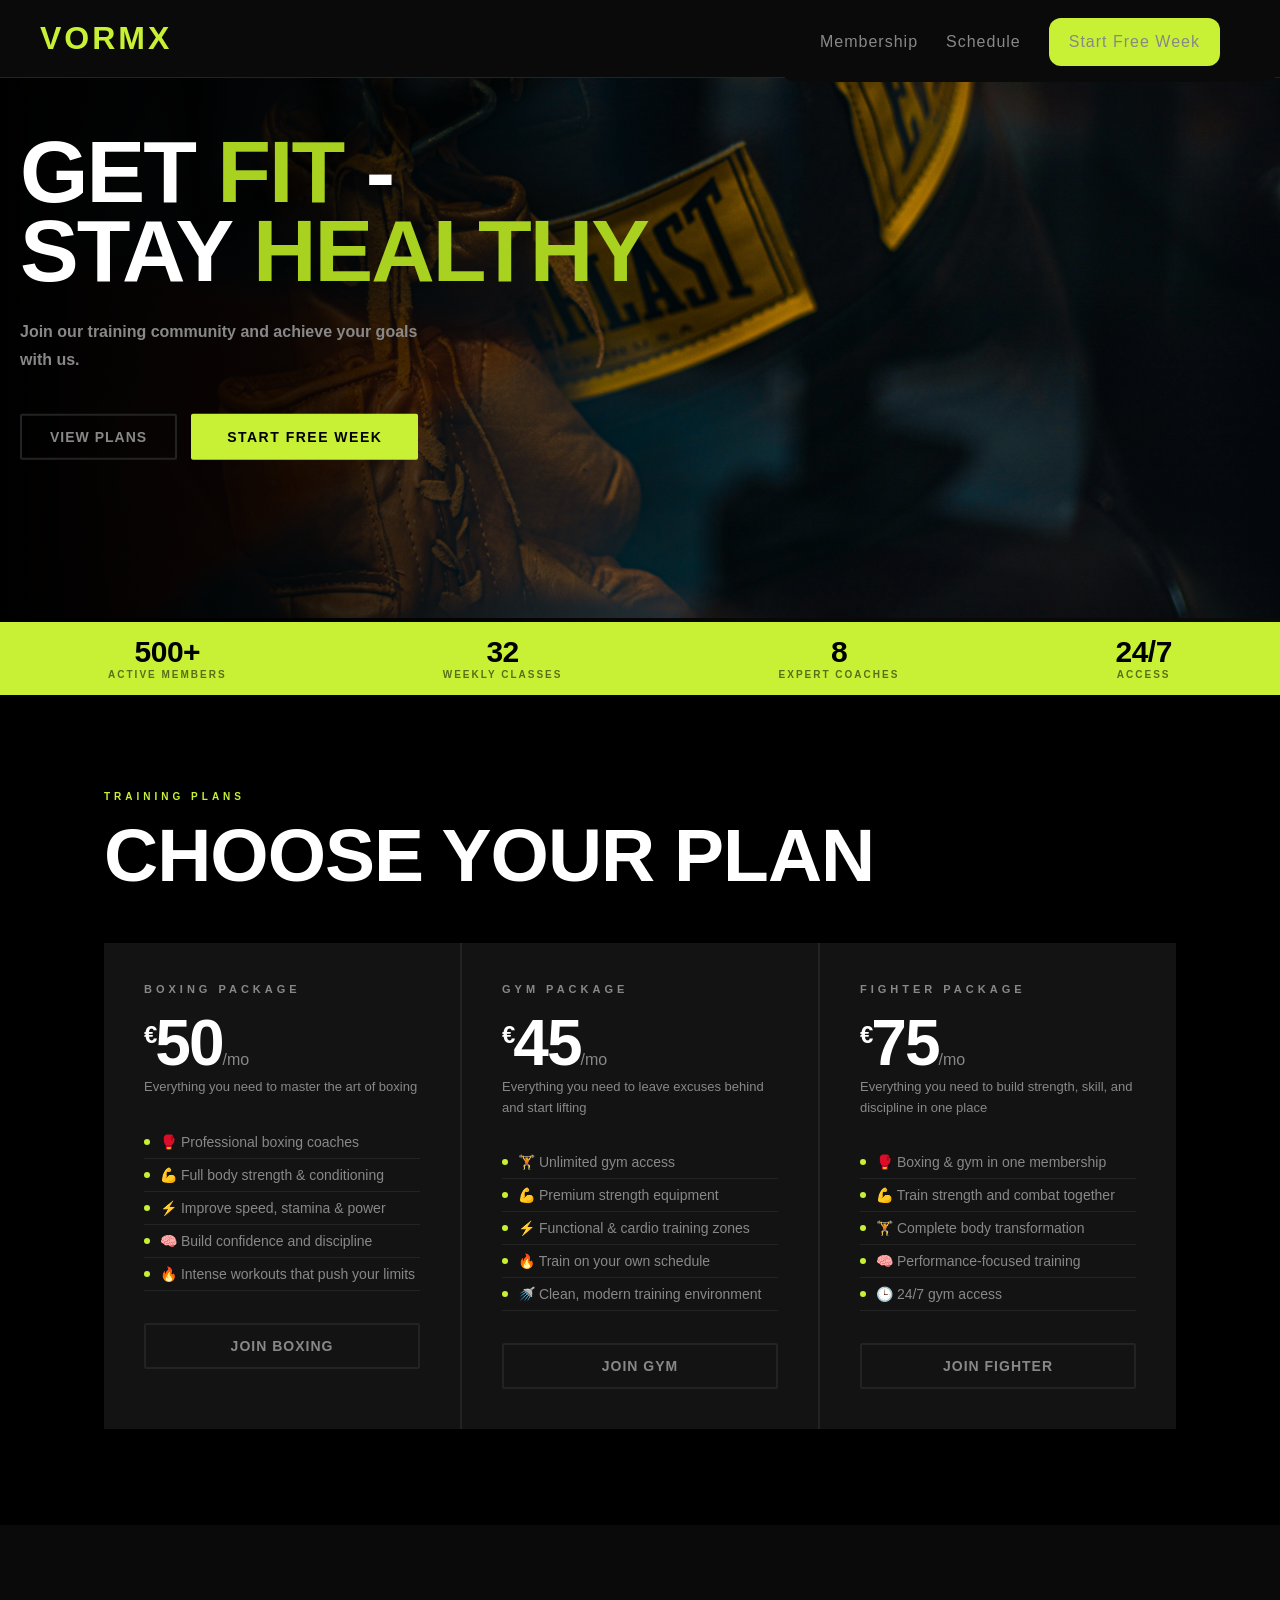
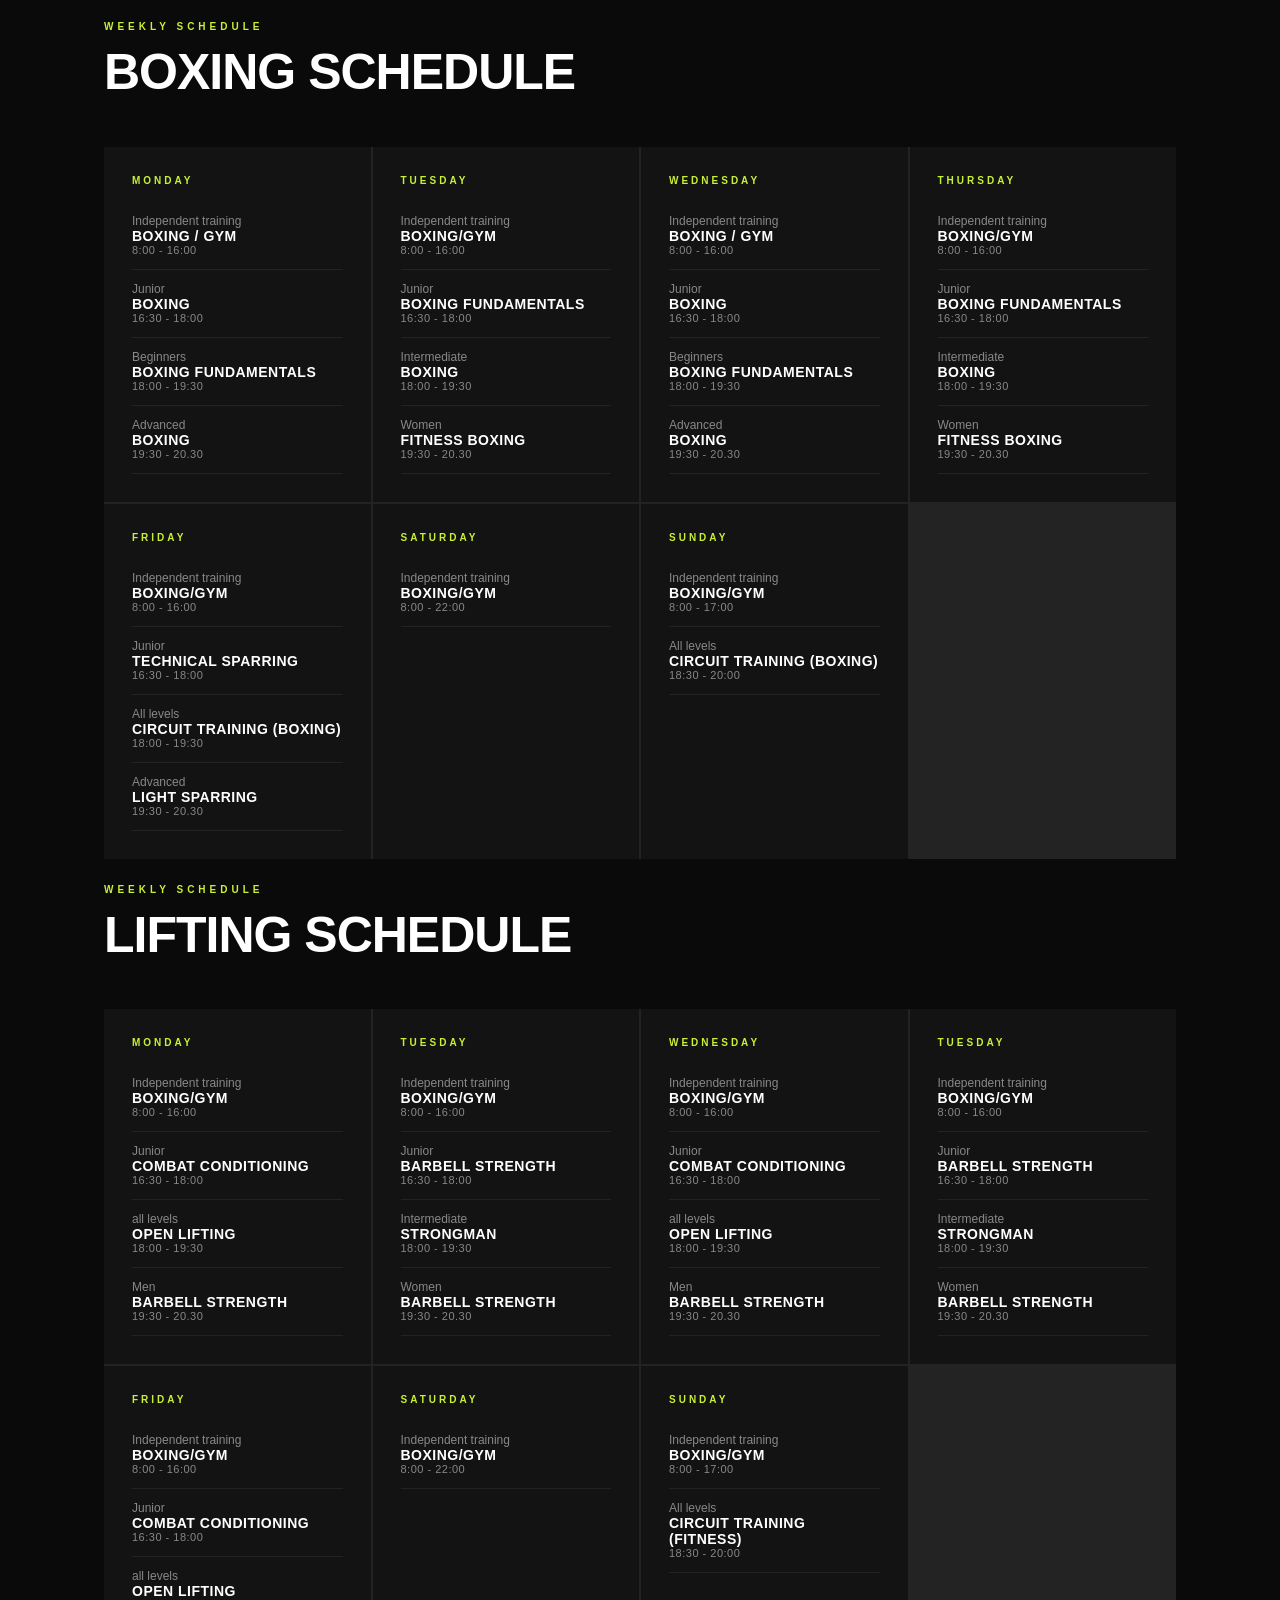
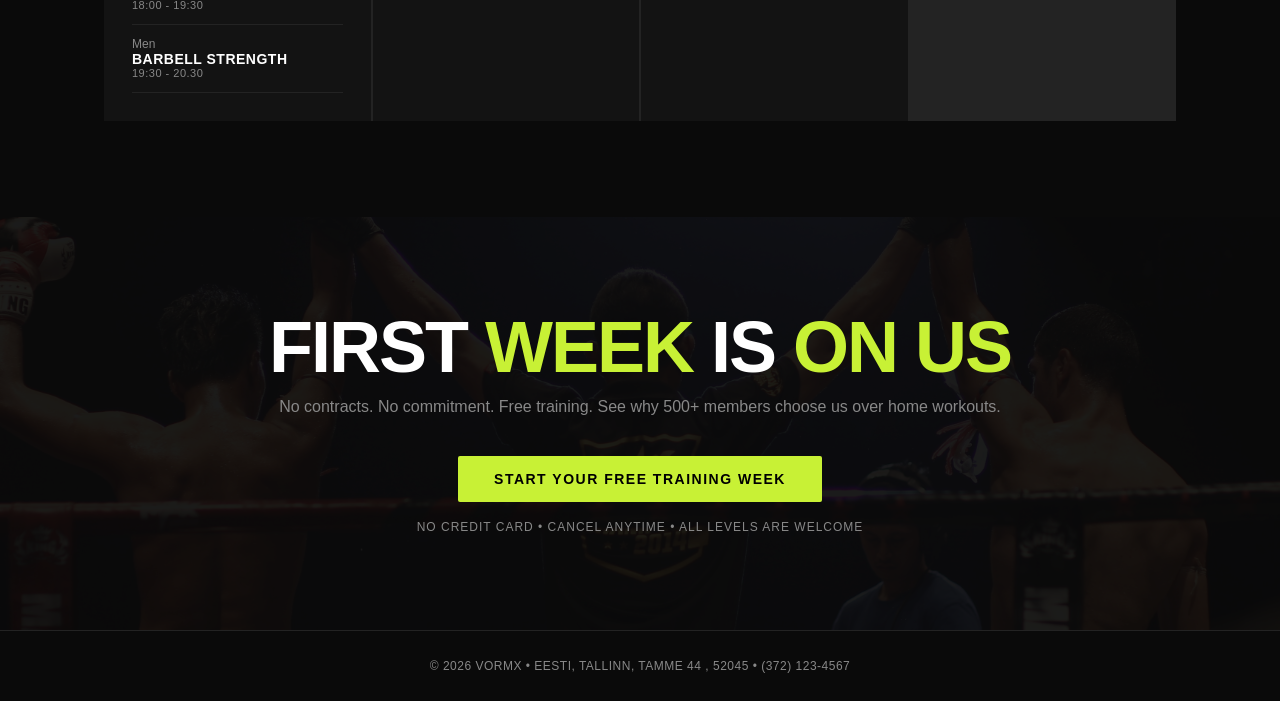
==== index.html @ bb76acf9 "first commit" ====
<!doctype html>
<html lang="en">
  <head>
    <meta charset="UTF-8" />
    <meta name="viewport" content="width=device-width, initial-scale=1.0" />
    <title>VormX</title>
    <link rel="stylesheet" href="index.css" />
  </head>
  <body>
    <header class="navbar">
      <div class="logo">
        <h1 class="title"><a href="index.html">VormX</a></h1>
      </div>
      <div class="burger">
        <div class="line"></div>
        <div class="line"></div>
        <div class="line"></div>
      </div>
        <nav class="nav-links">
            <a href="#plans">Membership</a>
            <a href="#kava">Schedule</a>
            <a href="trial.html" target="_blank" class="start">Start Free Week</a>
    </header>

    <section class="hero" id="hero">
        <div class="hero-vasak">
            <h1>Get <span class="span">Fit</span> -<br> Stay <span class="span">Healthy</span></h1>
            <p>Join our training community and achieve your goals with us.</p>
            <div class="nupud">
            <a href="#plans" class="esimenenupp">View plans</a>
            <a href="trial.html" target="_blank" class="teinenupp">Start Free week</a>
            </div>
        </div>
        
        <div class="hero-parem">
        <img src="hero.jpg" alt="Fitness Image" class="hero-image" />

        </div>
    </section>
    <section class="numbrid">
        <div class="numberbar">
            <div class="stats">
                <div class="statnum">500+</div>
                <div class="statstxt">Active members</div>
            </div>
            <div class="stats">
                <div class="statnum">32</div>
                <div class="statstxt">Weekly classes</div>
            </div>
            <div class="stats">
                <div class="statnum">8</div>
                <div class="statstxt">Expert coaches</div>
            </div>
            <div class="stats">
                <div class="statnum">24/7</div>
                <div class="statstxt">Access</div>
            </div>
        </div>
    </section>

    <section class="plans" id="plans">
        <div class="planscont">
            <div class="tiitel">training plans</div>
            <div class="sectitle">
                <h2>Choose your plan</h2>
            </div>
            <div class="plaanid">
                <div class="plaani-kaart">
             <div class="nimi">Boxing package</div>
             <div class="hind">
                <sup>€</sup>50<span class="kuu">/mo</span>
             </div>
             <div class="tutvustus">Everything you need to master the art of boxing</div> 

             <ul class="list">
                <li>🥊 Professional boxing coaches</li>
                <li>💪 Full body strength & conditioning</li>
                <li>⚡ Improve speed, stamina & power</li>
                <li>🧠 Build confidence and discipline</li>
                <li>🔥 Intense workouts that push your limits</li>
             </ul>
             <a href="trial.html" target="_blank" class="liitu">Join Boxing</a>
            </div>

             <div class="plaani-kaart">
             <div class="nimi">Gym package</div>
             <div class="hind">
                <sup>€</sup>45<span class="kuu">/mo</span>
             </div>
             <div class="tutvustus">Everything you need to leave excuses behind and start lifting</div> 

             <ul class="list">
                <li>🏋️ Unlimited gym access</li>
                <li>💪 Premium strength equipment</li>
                <li>⚡ Functional & cardio training zones</li>
                <li>🔥 Train on your own schedule</li>
                <li>🚿 Clean, modern training environment</li>
             </ul>
             <a href="trial.html" target="_blank" class="liitu">Join gym</a>
            </div>
             <div class="plaani-kaart">
             <div class="nimi">Fighter Package</div>
             <div class="hind">
                <sup>€</sup>75<span class="kuu">/mo</span>
             </div>
             <div class="tutvustus">Everything you need to build strength, skill, and discipline in one place</div> 

             <ul class="list">
                <li>🥊 Boxing & gym in one membership</li>
                <li>💪 Train strength and combat together</li>
                <li>🏋️ Complete body transformation</li>
                <li>🧠 Performance-focused training</li>
                <li>🕒 24/7 gym access</li>
             </ul>
             <a href="trial.html" target="_blank" class="liitu">Join fighter</a>
            </div>
            </div>
        </div>
    </section>


    <section class="kava" id="kava">
        <div class="cont">
            <div class="tunniplaan">Weekly Schedule</div>
            <h2 class="teineh">Boxing schedule</h2>
            <div class="ajakava">
                <div class="trennikaart">
                    <div class="päev">Monday</div>
                    <div class="kaardi-info">
                         <div class="grupp">Independent training</div>
                        <div class="trenn">Boxing / Gym</div>
                        <div class="aeg">8:00 - 16:00</div>
                    </div>
                    <div class="kaardi-info">
                         <div class="grupp">Junior</div>
                        <div class="trenn">Boxing</div>
                        <div class="aeg">16:30 - 18:00</div>
                       
                    </div>
                    <div class="kaardi-info">
                        <div class="grupp">Beginners</div>
                        <div class="trenn">Boxing Fundamentals</div>
                        <div class="aeg">18:00 - 19:30</div>
                        
                    </div>
                    <div class="kaardi-info">
                        <div class="grupp">Advanced</div>
                        <div class="trenn">Boxing</div>
                        <div class="aeg">19:30 - 20.30</div>
                        
                    </div>
                </div>

                <div class="trennikaart">
                    <div class="päev">Tuesday</div>
                    <div class="kaardi-info">
                         <div class="grupp">Independent training</div>
                        <div class="trenn">Boxing/Gym</div>
                        <div class="aeg">8:00 - 16:00</div>
                    </div>
                    <div class="kaardi-info">
                         <div class="grupp">Junior</div>
                        <div class="trenn">Boxing Fundamentals</div>
                        <div class="aeg">16:30 - 18:00</div>
                       
                    </div>
                    <div class="kaardi-info">
                        <div class="grupp">Intermediate</div>
                        <div class="trenn">Boxing</div>
                        <div class="aeg">18:00 - 19:30</div>
                        
                    </div>
                    <div class="kaardi-info">
                        <div class="grupp">Women</div>
                        <div class="trenn">Fitness boxing</div>
                        <div class="aeg">19:30 - 20.30</div>
                        
                    </div>
                </div>

                 <div class="trennikaart">
                    <div class="päev">Wednesday</div>
                    <div class="kaardi-info">
                         <div class="grupp">Independent training</div>
                        <div class="trenn">Boxing / Gym</div>
                        <div class="aeg">8:00 - 16:00</div>
                    </div>
                    <div class="kaardi-info">
                         <div class="grupp">Junior</div>
                        <div class="trenn">Boxing</div>
                        <div class="aeg">16:30 - 18:00</div>
                       
                    </div>
                    <div class="kaardi-info">
                        <div class="grupp">Beginners</div>
                        <div class="trenn">Boxing Fundamentals</div>
                        <div class="aeg">18:00 - 19:30</div>
                        
                    </div>
                    <div class="kaardi-info">
                        <div class="grupp">Advanced</div>
                        <div class="trenn">Boxing</div>
                        <div class="aeg">19:30 - 20.30</div>
                        
                    </div>
                </div>
                 <div class="trennikaart">
                    <div class="päev">Thursday</div>
                    <div class="kaardi-info">
                         <div class="grupp">Independent training</div>
                        <div class="trenn">Boxing/Gym</div>
                        <div class="aeg">8:00 - 16:00</div>
                    </div>
                    <div class="kaardi-info">
                         <div class="grupp">Junior</div>
                        <div class="trenn">Boxing Fundamentals</div>
                        <div class="aeg">16:30 - 18:00</div>
                       
                    </div>
                    <div class="kaardi-info">
                        <div class="grupp">Intermediate</div>
                        <div class="trenn">Boxing</div>
                        <div class="aeg">18:00 - 19:30</div>
                        
                    </div>
                    <div class="kaardi-info">
                        <div class="grupp">Women</div>
                        <div class="trenn">Fitness boxing</div>
                        <div class="aeg">19:30 - 20.30</div>
                        
                    </div>
                </div>

                <div class="trennikaart">
                    <div class="päev">Friday</div>
                    <div class="kaardi-info">
                         <div class="grupp">Independent training</div>
                        <div class="trenn">Boxing/Gym</div>
                        <div class="aeg">8:00 - 16:00</div>
                    </div>
                    <div class="kaardi-info">
                         <div class="grupp">Junior</div>
                        <div class="trenn">Technical sparring</div>
                        <div class="aeg">16:30 - 18:00</div>
                       
                    </div>
                    <div class="kaardi-info">
                        <div class="grupp">All levels</div>
                        <div class="trenn">Circuit training (boxing)</div>
                        <div class="aeg">18:00 - 19:30</div>
                        
                    </div>
                    <div class="kaardi-info">
                        <div class="grupp">Advanced</div>
                        <div class="trenn">Light sparring</div>
                        <div class="aeg">19:30 - 20.30</div>
                        
                    </div>
                </div>

                <div class="trennikaart">
                    <div class="päev">Saturday</div>
                    <div class="kaardi-info">
                         <div class="grupp">Independent training</div>
                        <div class="trenn">Boxing/Gym</div>
                        <div class="aeg">8:00 - 22:00</div>
                    </div>
                </div>


                <div class="trennikaart">
                    <div class="päev">Sunday</div>
                    <div class="kaardi-info">
                         <div class="grupp">Independent training</div>
                        <div class="trenn">Boxing/Gym</div>
                        <div class="aeg">8:00 - 17:00</div>
                    </div>
                    <div class="kaardi-info">
                         <div class="grupp">All levels</div>
                        <div class="trenn">Circuit training (boxing)</div>
                        <div class="aeg">18:30 - 20:00</div>
                       
                    </div>
                </div>


            </div>
        </div>


        <div class="cont">
            <div class="tunniplaan2">Weekly Schedule</div>
            <h2 class="teineh">Lifting schedule</h2>
            <div class="ajakava">
                <div class="trennikaart">
                    <div class="päev">Monday</div>
                    <div class="kaardi-info">
                         <div class="grupp">Independent training</div>
                        <div class="trenn">Boxing/Gym</div>
                        <div class="aeg">8:00 - 16:00</div>
                    </div>
                    <div class="kaardi-info">
                         <div class="grupp">Junior</div>
                        <div class="trenn">Combat Conditioning</div>
                        <div class="aeg">16:30 - 18:00</div>
                       
                    </div>
                    <div class="kaardi-info">
                        <div class="grupp">all levels</div>
                        <div class="trenn">Open Lifting</div>
                        <div class="aeg">18:00 - 19:30</div>
                        
                    </div>
                    <div class="kaardi-info">
                        <div class="grupp">Men</div>
                        <div class="trenn">Barbell Strength</div>
                        <div class="aeg">19:30 - 20.30</div>
                        
                    </div>
                </div>

                <div class="trennikaart">
                    <div class="päev">Tuesday</div>
                    <div class="kaardi-info">
                         <div class="grupp">Independent training</div>
                        <div class="trenn">Boxing/Gym</div>
                        <div class="aeg">8:00 - 16:00</div>
                    </div>
                    <div class="kaardi-info">
                         <div class="grupp">Junior</div>
                        <div class="trenn">Barbell Strength</div>
                        <div class="aeg">16:30 - 18:00</div>
                       
                    </div>
                    <div class="kaardi-info">
                        <div class="grupp">Intermediate</div>
                        <div class="trenn">Strongman</div>
                        <div class="aeg">18:00 - 19:30</div>
                        
                    </div>
                    <div class="kaardi-info">
                        <div class="grupp">Women</div>
                        <div class="trenn">Barbell Strength</div>
                        <div class="aeg">19:30 - 20.30</div>
                        
                    </div>
                </div>

                 <div class="trennikaart">
                    <div class="päev">Wednesday</div>
                    <div class="kaardi-info">
                         <div class="grupp">Independent training</div>
                        <div class="trenn">Boxing/Gym</div>
                        <div class="aeg">8:00 - 16:00</div>
                    </div>
                    <div class="kaardi-info">
                         <div class="grupp">Junior</div>
                        <div class="trenn">Combat Conditioning</div>
                        <div class="aeg">16:30 - 18:00</div>
                       
                    </div>
                    <div class="kaardi-info">
                        <div class="grupp">all levels</div>
                        <div class="trenn">Open Lifting</div>
                        <div class="aeg">18:00 - 19:30</div>
                        
                    </div>
                    <div class="kaardi-info">
                        <div class="grupp">Men</div>
                        <div class="trenn">Barbell Strength</div>
                        <div class="aeg">19:30 - 20.30</div>
                        
                    </div>
                </div>


                 <div class="trennikaart">
                    <div class="päev">Tuesday</div>
                    <div class="kaardi-info">
                         <div class="grupp">Independent training</div>
                        <div class="trenn">Boxing/Gym</div>
                        <div class="aeg">8:00 - 16:00</div>
                    </div>
                    <div class="kaardi-info">
                         <div class="grupp">Junior</div>
                        <div class="trenn">Barbell Strength</div>
                        <div class="aeg">16:30 - 18:00</div>
                       
                    </div>
                    <div class="kaardi-info">
                        <div class="grupp">Intermediate</div>
                        <div class="trenn">Strongman</div>
                        <div class="aeg">18:00 - 19:30</div>
                        
                    </div>
                    <div class="kaardi-info">
                        <div class="grupp">Women</div>
                        <div class="trenn">Barbell Strength</div>
                        <div class="aeg">19:30 - 20.30</div>
                        
                    </div>
                </div>

                <div class="trennikaart">
                    <div class="päev">Friday</div>
                    <div class="kaardi-info">
                         <div class="grupp">Independent training</div>
                        <div class="trenn">Boxing/Gym</div>
                        <div class="aeg">8:00 - 16:00</div>
                    </div>
                    <div class="kaardi-info">
                         <div class="grupp">Junior</div>
                        <div class="trenn">Combat Conditioning</div>
                        <div class="aeg">16:30 - 18:00</div>
                       
                    </div>
                    <div class="kaardi-info">
                        <div class="grupp">all levels</div>
                        <div class="trenn">Open Lifting</div>
                        <div class="aeg">18:00 - 19:30</div>
                        
                    </div>
                    <div class="kaardi-info">
                        <div class="grupp">Men</div>
                        <div class="trenn">Barbell Strength</div>
                        <div class="aeg">19:30 - 20.30</div>
                        
                    </div>
                </div>

                <div class="trennikaart">
                    <div class="päev">Saturday</div>
                    <div class="kaardi-info">
                         <div class="grupp">Independent training</div>
                        <div class="trenn">Boxing/Gym</div>
                        <div class="aeg">8:00 - 22:00</div>
                    </div>
                </div>


                <div class="trennikaart">
                    <div class="päev">Sunday</div>
                    <div class="kaardi-info">
                         <div class="grupp">Independent training</div>
                        <div class="trenn">Boxing/Gym</div>
                        <div class="aeg">8:00 - 17:00</div>
                    </div>
                    <div class="kaardi-info">
                         <div class="grupp">All levels</div>
                        <div class="trenn">Circuit training (fitness)</div>
                        <div class="aeg">18:30 - 20:00</div>
                       
                    </div>
                </div>


            </div>
        </div>
    </section>

    <section class="cta" id="cta">
        <div class="cta-txt">
            <h2>First <span>week</span> is <span>on us</span></h2>
            <p>No contracts. No commitment. Free training. See why 500+ members choose us over home workouts.</p>
            <a href="trial.html" target="_blank" class="cta-btn">Start your free training week</a>
            <div class="cta-btn-note">No credit card • Cancel anytime • All levels are welcome</div>
        </div>  
    </section>

    <footer class="footer" id="hero">
        <div class="foot">
      © 2026 Vormx • Eesti, Tallinn, Tamme 44 , 52045 • (372) 123-4567
      </div>
    </footer>

   <script>
  document.addEventListener("DOMContentLoaded", () => {
  const burger = document.querySelector(".burger");
  const nav = document.querySelector(".nav-links");

  burger.addEventListener("click", (e) => {
    e.stopPropagation();
    nav.classList.toggle("active");
  });

  nav.addEventListener("click", (e) => {
    e.stopPropagation();
  });

  document.addEventListener("click", () => {
    nav.classList.remove("active");
  });

  window.addEventListener("resize", () => {
    if (window.innerWidth > 768) {
      nav.classList.remove("active");
    }
  });
});
</script>

  </body>
</html>
---- index.css ----
:root {
  --bg: #0a0a0a;
  --card: #131313;
  --card2: #1a1a1a;
  --lime: #c8f135;
  --lime-dark: #a8d120;
  --lime-glow: rgba(200, 241, 53, 0.2);
  --white: #ffffff;
  --muted: #888;
  --border: #232323;
}

* {
  margin: 0;
  padding: 0;
  box-sizing: border-box;
  font-family: -apple-system, "Segoe UI", sans-serif;
}
html {
  scroll-behavior: smooth;
}
body {
  font-family: "Arial", sans-serif;
  background-color: var(--bg);
  color: var(--white);
}
.burger {
  display: flex;
  flex-direction: column;
  gap: 5px;
  cursor: pointer;
}
.burger .line {
  width: 35px;
  height: 5px;
  background: var(--lime-dark);
}
.navbar {
  width: 100%;
  text-align: center;
  border-bottom: 1px solid var(--border);
  display: flex;
  justify-content: space-between;
  align-items: center;
  padding: 20px;
  background-color: var(--bg);
}
.logo {
  font-size: 16px;
  font-weight: 900;
  text-decoration: none;
  text-transform: uppercase;
  letter-spacing: 3px;
  padding: 0px 20px;
}
.logo a {
  color: var(--lime);
  text-decoration: none;
}
.nav-links {
  border-radius: 16px;
  background-color: var(--bg);
  z-index: 1000;
  display: none;
  flex-direction: column;
  position: absolute;
  top: 6%;
  right: 0;
  height: 20vh;
  width: 200px;
  padding: 40px 40px;
  letter-spacing: 1px;
  align-items: center;
  gap: 28px;
}
.nav-links a {
  border-bottom: 1px solid var(--muted);
  align-items: center;
  color: var(--muted);
  text-decoration: none;
}
.nav-links.active {
  display: flex;
  flex-direction: column;
}
.start {
  background-color: var(--lime);
  padding: 15px 20px;
  border-radius: 12px;
}
.hero {
  width: 100%;
  display: flex;
  font-weight: 900;
  justify-content: space-between;
  gap: 40px;
}
.hero-vasak {
  padding: 0px;
}
.hero-vasak h1 {
  font-size: clamp(48px, 7vw, 88px);
  font-weight: 900;
  line-height: 0.9;
  text-transform: uppercase;
  letter-spacing: -2px;
  margin-bottom: 28px;
}
.hero-vasak span {
  color: var(--lime-dark);
}
.hero-vasak p {
  font-size: 16px;
  color: var(--muted);
  max-width: 400px;
  margin-bottom: 40px;
  line-height: 1.75;
}
.nupud {
  display: flex;
  gap: 14px;
  flex-wrap: wrap;
}
.esimenenupp {
  display: inline-block;
  border: 2px solid var(--border);
  color: var(--muted);
  font-weight: 700;
  font-size: 14px;
  padding: 13px 28px;
  border-radius: 2px;
  text-decoration: none;
  text-transform: uppercase;
  letter-spacing: 1px;
  transition: all 0.15s;
}
.esimenenupp:hover {
  border: 1px solid var(--lime-dark);
  color: var(--lime-dark);
}
.teinenupp {
  display: inline-block;
  background: var(--lime);
  color: #000;
  font-weight: 900;
  font-size: 14px;
  padding: 15px 36px;
  border-radius: 2px;
  text-decoration: none;
  text-transform: uppercase;
  letter-spacing: 1.5px;
  transition: all 0.15s;
  border: none;
  cursor: pointer;
}
.teinenupp:hover {
  box-shadow: 10px 20px 20px var(--lime-glow);
}
.hero {
  position: relative;
}

.hero-vasak {
  position: absolute;
  z-index: 2;
  left: 20px;
  top: 40%;
  transform: translateY(-50%);
}

.hero-parem {
  width: 100%;
}

.hero-parem img {
  width: 100%;
  height: 60vh;
  object-fit: cover;
}
.hero-parem::after {
  content: "";
  position: absolute;
  inset: 0;

  background: linear-gradient(
    to right,
    rgba(0, 0, 0, 1) 0%,
    rgba(0, 0, 0, 0.85) 25%,
    rgba(0, 0, 0, 0.2) 60%,
    rgba(0, 0, 0, 0) 100%
  );
}
.numbrid {
  width: 100%;
  margin: 0 auto;
  padding: 0 14px;
  background: var(--lime);
  padding: 15px 0;
  text-align: center;
}
.numberbar {
  display: flex;
  justify-content: space-around;
}
.stats {
  text-align: center;
}
.statnum {
  font-size: 30px;
  font-weight: 900;
  color: #000;
  line-height: 1;
  text-transform: uppercase;
  letter-spacing: -0.5px;
}
.statstxt {
  font-size: 10px;
  font-weight: 800;
  color: rgba(0, 0, 0, 0.55);
  text-transform: uppercase;
  letter-spacing: 2px;
  margin-top: 2px;
}
.plans {
  padding: 96px 0;
  background: #000;
}
.planscont {
  max-width: 1120px;
  margin: 0 auto;
  padding: 0 24px;
}
.tiitel {
  font-size: 10px;
  font-weight: 900;
  text-transform: uppercase;
  letter-spacing: 4px;
  color: var(--lime);
  margin-bottom: 14px;
}
.sectitle {
  font-size: clamp(30px, 4.5vw, 50px);
  font-weight: 900;
  text-transform: uppercase;
  letter-spacing: -1px;
  margin-bottom: 48px;
  line-height: 1.05;
}
.plaanid {
  display: grid;
  grid-template-columns: repeat(auto-fit, minmax(290px, 1fr));
  gap: 2px;
  background: var(--border);
}
.plaani-kaart {
  background: var(--card);
  padding: 40px;
  position: relative;
  transition: background 0.2s;
}
.nimi {
  font-size: 11px;
  font-weight: 900;
  text-transform: uppercase;
  letter-spacing: 4px;
  color: var(--muted);
  margin-bottom: 16px;
}
.hind {
  font-size: 64px;
  font-weight: 900;
  line-height: 1;
  margin-bottom: 2px;
  letter-spacing: -2px;
}

.hind sup {
  font-size: 24px;
  vertical-align: super;
}
.hind .kuu {
  font-size: 16px;
  font-weight: 400;
  color: var(--muted);
  letter-spacing: 0;
}
.tutvustus {
  font-size: 13px;
  color: var(--muted);
  margin-bottom: 28px;
  line-height: 1.6;
}
.list {
  list-style: none;
  margin-bottom: 32px;
}
.list li {
  padding: 8px 0;
  font-size: 14px;
  color: var(--muted);
  border-bottom: 1px solid var(--border);
  display: flex;
  align-items: center;
  gap: 10px;
}
.list li::before {
  content: "";
  width: 6px;
  height: 6px;
  background: var(--lime);
  border-radius: 50%;
  flex-shrink: 0;
}
.liitu {
  display: block;
  text-align: center;
  border: 2px solid var(--border);
  color: var(--muted);
  font-weight: 700;
  font-size: 14px;
  padding: 13px 28px;
  border-radius: 2px;
  text-decoration: none;
  text-transform: uppercase;
  letter-spacing: 1px;
  transition: all 0.15s;
}
.liitu:hover {
  border: 2px solid var(--lime-dark);
  color: var(--lime-dark);
}
.kava {
  padding: 96px 0;
}
.cont {
  max-width: 1120px;
  margin: 0 auto;
  padding: 0 24px;
}
.tunniplaan {
  font-size: 10px;
  font-weight: 900;
  text-transform: uppercase;
  letter-spacing: 4px;
  color: var(--lime);
  margin-bottom: 14px;
}
.tunniplaan2 {
  margin-top: 25px;
  font-size: 10px;
  font-weight: 900;
  text-transform: uppercase;
  letter-spacing: 4px;
  color: var(--lime);
  margin-bottom: 14px;
}
.teineh {
  font-size: clamp(30px, 4.5vw, 50px);
  font-weight: 900;
  text-transform: uppercase;
  letter-spacing: -1px;
  margin-bottom: 48px;
  line-height: 1.05;
}
.ajakava {
  display: grid;
  grid-template-columns: repeat(auto-fit, minmax(230px, 1fr));
  gap: 2px;
  background: var(--border);
}
.kaardi-info {
  padding: 10px 0;
  border-bottom: 1px solid var(--border);
}
.trennikaart {
  background: var(--card);
  padding: 28px;
}
.päev {
  font-size: 10px;
  font-weight: 900;
  text-transform: uppercase;
  letter-spacing: 3px;
  color: var(--lime);
  margin-bottom: 16px;
}
.aeg {
  font-size: 11px;
  color: var(--muted);
  margin-bottom: 3px;
  text-transform: uppercase;
  letter-spacing: 0.5px;
}
.trenn {
  font-size: 14px;
  font-weight: 800;
  text-transform: uppercase;
  letter-spacing: 0.5px;
}
.grupp {
  font-size: 12px;
  color: var(--muted);
  margin-top: 2px;
}
.cta {
  padding: 96px 0;
  position: relative;
  overflow: hidden;
}
.cta::before {
  content: "";
  position: absolute;
  inset: 0;
  background: url(bottom.jpg) center / cover;
  opacity: 0.07;
}
.cta-txt {
  position: relative;
  z-index: 2;
  text-align: center;
}
.cta-txt h2 {
  font-size: clamp(36px, 6vw, 72px);
  font-weight: 900;
  text-transform: uppercase;
  letter-spacing: -2px;
  line-height: 0.95;
  margin-bottom: 16px;
}
.cta span {
  color: var(--lime);
}
.cta p {
  font-size: 16px;
  color: var(--muted);
  margin-bottom: 40px;
}
.cta-btn {
  display: inline-block;
  background: var(--lime);
  color: #000;
  font-weight: 900;
  font-size: 14px;
  padding: 15px 36px;
  border-radius: 2px;
  text-decoration: none;
  text-transform: uppercase;
  letter-spacing: 1.5px;
  transition: all 0.15s;
  border: none;
  cursor: pointer;
}
.cta-btn-note {
  font-size: 12px;
  color: var(--muted);
  margin-top: 18px;
  text-transform: uppercase;
  letter-spacing: 1px;
}
.footer {
  padding: 28px 0;
  text-align: center;
  font-size: 12px;
  color: var(--muted);
  border-top: 1px solid var(--border);
  text-transform: uppercase;
  letter-spacing: 0.5px;
}
.foot {
  max-width: 1120px;
  margin: 0 auto;
  padding: 0 24px;
}
@media (min-width: 768px) {
  .burger {
    display: none;
  }
  .nav-links {
    background-color: transparent;
    border-radius: 16px;
    background-color: var(--bg);
    z-index: 1000;
    display: flex;
    flex-direction: row;
    top: 0.2%;
    margin: auto;
    padding: auto;
    height: 0vh;
    width: 500px;
    letter-spacing: 1px;
    align-items: center;
    gap: 28px;
  }
  .nav-links .active {
    display: none;
  }
  .nav-links a:hover {
    text-decoration: underline;
  }
  .nav-links a {
    border-bottom: none;
  }
}
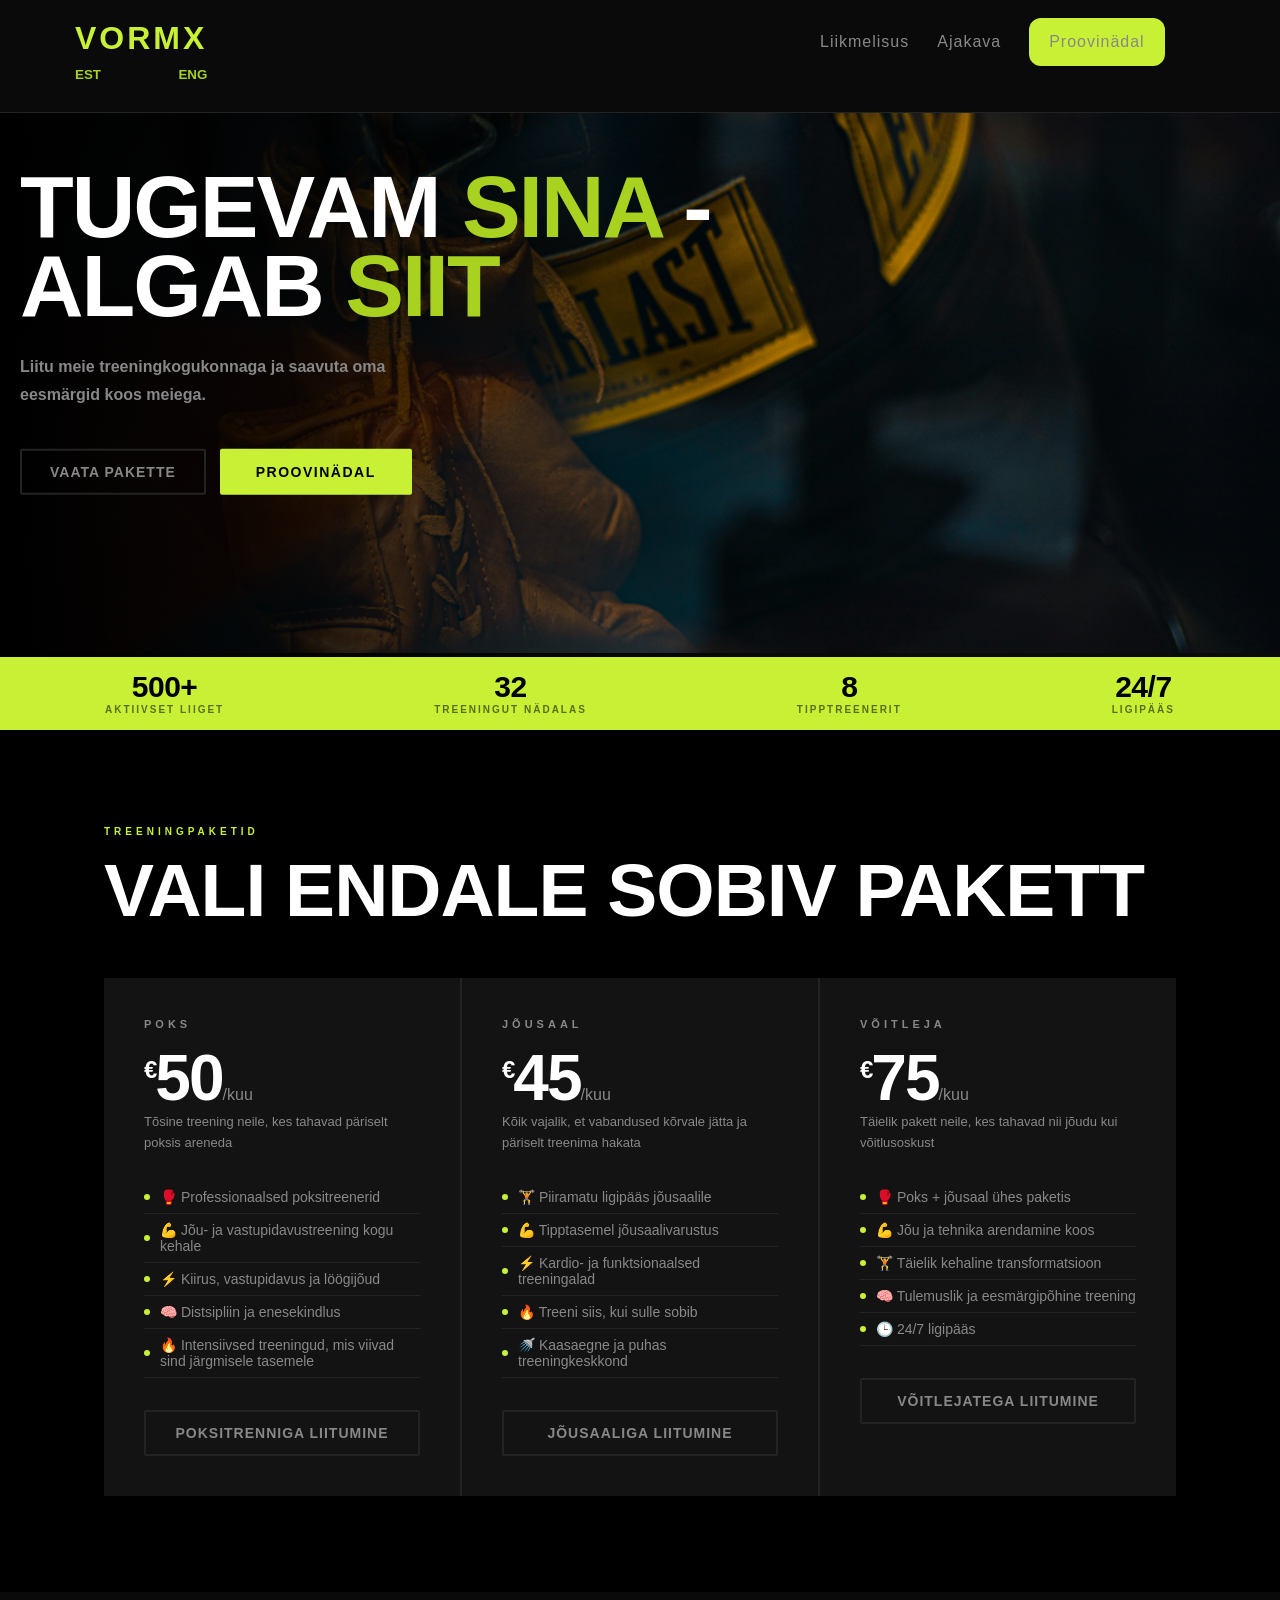
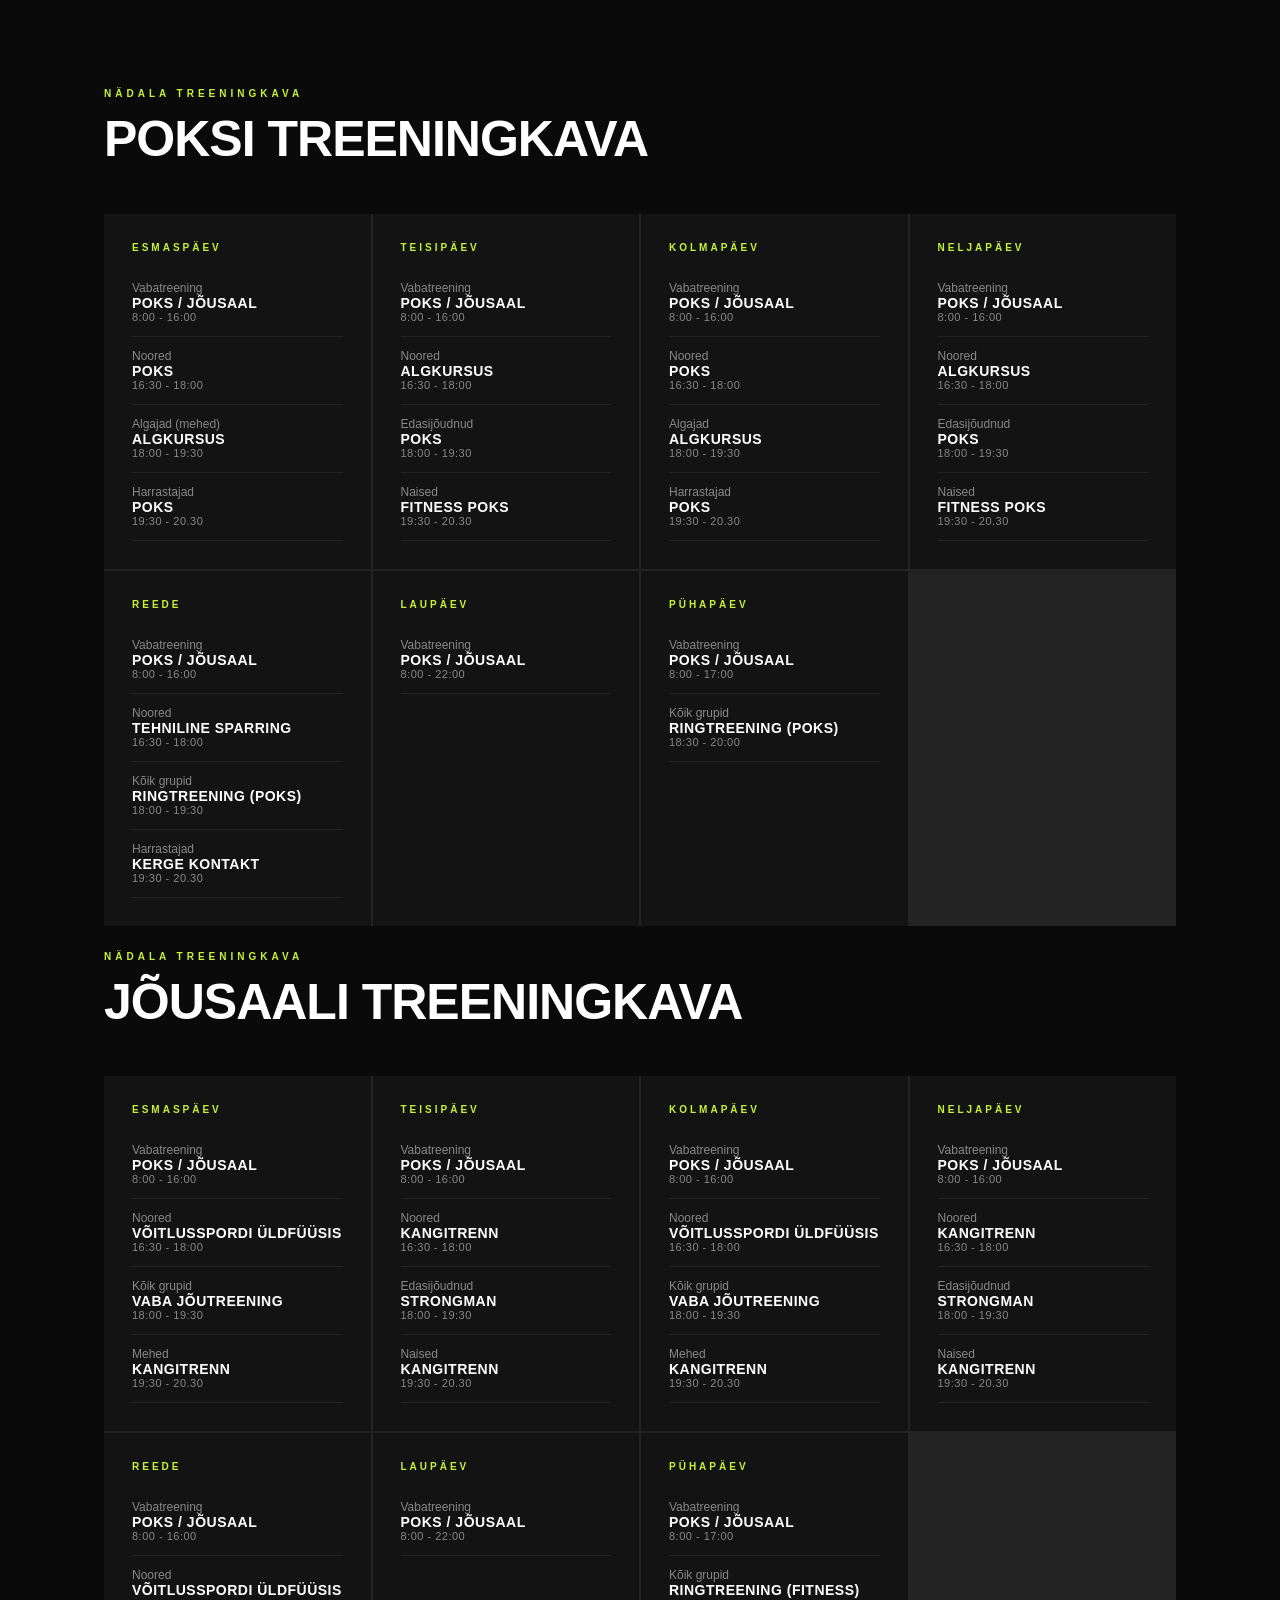
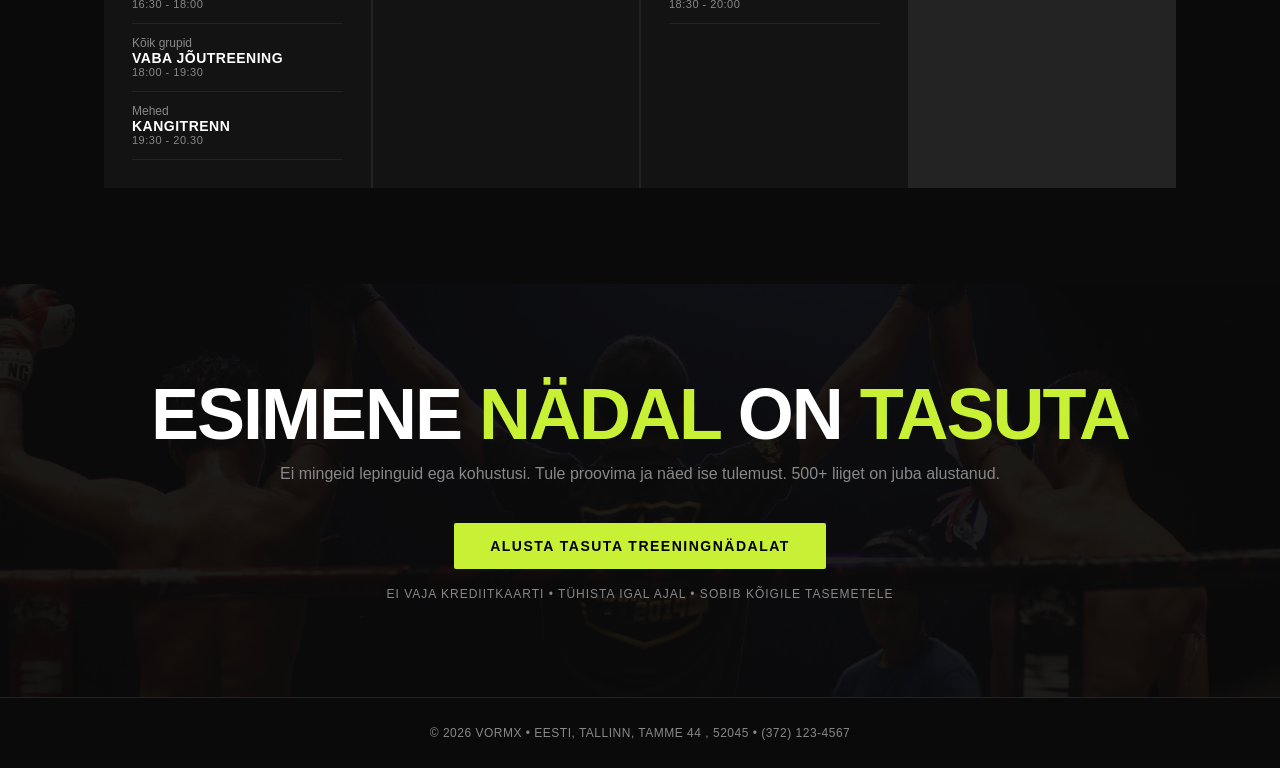
==== commit 24cbd2fd: "update lang" ====
--- a/index.html
+++ b/index.html
@@ -10,6 +10,8 @@
     <header class="navbar">
       <div class="logo">
         <h1 class="title"><a href="index.html">VormX</a></h1>
+        <button class="langbtn" onclick="setLanguage('et')">EST</button>
+<button class="langbtn" onclick="setLanguage('en')">ENG</button></div>
       </div>
       <div class="burger">
         <div class="line"></div>
@@ -17,18 +19,18 @@
         <div class="line"></div>
       </div>
         <nav class="nav-links">
-            <a href="#plans">Membership</a>
-            <a href="#kava">Schedule</a>
-            <a href="trial.html" target="_blank" class="start">Start Free Week</a>
+            <a href="#plans" data-i18n="membership">Liikmelisus</a>
+            <a href="#kava" data-i18n="schedule">Ajakava</a>
+            <a href="trial.html" target="_blank" class="start" data-i18n="free-week">Proovinädal</a>
     </header>
 
     <section class="hero" id="hero">
         <div class="hero-vasak">
-            <h1>Get <span class="span">Fit</span> -<br> Stay <span class="span">Healthy</span></h1>
-            <p>Join our training community and achieve your goals with us.</p>
+            <h1><span class="none" data-i18n="hero-h1">Tugevam</span> <span class="span" data-i18n="hero-span">sina</span> -<br> <span class="none" data-i18n="hero-start">algab</span> <span class="span" data-i18n="hero-span-two">siit</span></h1>
+            <p data-i18n="hero-p">Liitu meie treeningkogukonnaga ja saavuta oma eesmärgid koos meiega.</p>
             <div class="nupud">
-            <a href="#plans" class="esimenenupp">View plans</a>
-            <a href="trial.html" target="_blank" class="teinenupp">Start Free week</a>
+            <a href="#plans" class="esimenenupp" data-i18n="hero-plans" >Vaata pakette</a>
+            <a href="trial.html" target="_blank" class="teinenupp" data-i18n="free-week">Proovinädal</a>
             </div>
         </div>
         
@@ -41,78 +43,80 @@
         <div class="numberbar">
             <div class="stats">
                 <div class="statnum">500+</div>
-                <div class="statstxt">Active members</div>
+                <div class="statstxt" data-i18n="active">Aktiivset liiget</div>
             </div>
             <div class="stats">
                 <div class="statnum">32</div>
-                <div class="statstxt">Weekly classes</div>
+                <div class="statstxt" data-i18n="classes">Treeningut nädalas</div>
             </div>
             <div class="stats">
                 <div class="statnum">8</div>
-                <div class="statstxt">Expert coaches</div>
+                <div class="statstxt" data-i18n="coaches">Tipptreenerit</div>
             </div>
             <div class="stats">
                 <div class="statnum">24/7</div>
-                <div class="statstxt">Access</div>
+                <div class="statstxt" data-i18n="access">Ligipääs</div>
             </div>
         </div>
     </section>
 
     <section class="plans" id="plans">
         <div class="planscont">
-            <div class="tiitel">training plans</div>
+            <div class="tiitel" data-i18n="plans">Treeningpaketid</div>
             <div class="sectitle">
-                <h2>Choose your plan</h2>
+                <h2 data-i18n="plan-title">Vali endale sobiv pakett</h2>
             </div>
             <div class="plaanid">
                 <div class="plaani-kaart">
-             <div class="nimi">Boxing package</div>
+             <div class="nimi" data-i18n="boxing">Poks</div>
              <div class="hind">
-                <sup>€</sup>50<span class="kuu">/mo</span>
+                <sup>€</sup>50<span class="kuu" data-i18n="mo">/kuu</span>
              </div>
-             <div class="tutvustus">Everything you need to master the art of boxing</div> 
+             <div class="tutvustus" data-i18n="boxing-sub">Tõsine treening neile, kes tahavad päriselt poksis areneda</div> 
 
              <ul class="list">
-                <li>🥊 Professional boxing coaches</li>
-                <li>💪 Full body strength & conditioning</li>
-                <li>⚡ Improve speed, stamina & power</li>
-                <li>🧠 Build confidence and discipline</li>
-                <li>🔥 Intense workouts that push your limits</li>
+                <li data-i18n="list-coach">🥊 Professionaalsed poksitreenerid</li>
+                <li data-i18n="list-body">💪 Jõu- ja vastupidavustreening kogu kehale</li>
+                <li data-i18n="list-speed">⚡ Kiirus, vastupidavus ja löögijõud</li>
+                <li data-i18n="list-smart">🧠 Distsipliin ja enesekindlus</li>
+                <li data-i18n="list-limit">🔥 Intensiivsed treeningud, mis viivad sind järgmisele tasemele</li>
              </ul>
-             <a href="trial.html" target="_blank" class="liitu">Join Boxing</a>
+             <a href="trial.html" target="_blank" class="liitu" data-i18n="list-boxing" >Poksitrenniga liitumine</a>
             </div>
 
              <div class="plaani-kaart">
-             <div class="nimi">Gym package</div>
+             <div class="nimi" data-i18n="gym">Jõusaal</div>
              <div class="hind">
-                <sup>€</sup>45<span class="kuu">/mo</span>
+                <sup>€</sup>45<span class="kuu" data-i18n="mo">/kuu</span>
              </div>
-             <div class="tutvustus">Everything you need to leave excuses behind and start lifting</div> 
+             <div class="tutvustus" data-i18n="gym-sub">Kõik vajalik, et vabandused kõrvale jätta ja päriselt treenima hakata</div> 
 
              <ul class="list">
-                <li>🏋️ Unlimited gym access</li>
-                <li>💪 Premium strength equipment</li>
-                <li>⚡ Functional & cardio training zones</li>
-                <li>🔥 Train on your own schedule</li>
-                <li>🚿 Clean, modern training environment</li>
+                <li data-i18n="gym-access">🏋️ Piiramatu ligipääs jõusaalile</li>
+                <li data-i18n="gym-prem">💪 Tipptasemel jõusaalivarustus</li>
+                <li data-i18n="gym-cardio">⚡ Kardio- ja funktsionaalsed treeningalad</li>
+                <li data-i18n="gym-schedule">🔥 Treeni siis, kui sulle sobib</li>
+                <li data-i18n="gym-env">🚿 Kaasaegne ja puhas treeningkeskkond</li>
              </ul>
-             <a href="trial.html" target="_blank" class="liitu">Join gym</a>
-            </div>
+             <a href="trial.html" target="_blank" class="liitu" data-i18n="gym-join">Jõusaaliga liitumine</a>
+            </div>
+
+
              <div class="plaani-kaart">
-             <div class="nimi">Fighter Package</div>
+             <div class="nimi" data-i18n="one" >Võitleja</div>
              <div class="hind">
-                <sup>€</sup>75<span class="kuu">/mo</span>
+                <sup>€</sup>75<span class="kuu" data-i18n="mo">/kuu</span>
              </div>
-             <div class="tutvustus">Everything you need to build strength, skill, and discipline in one place</div> 
+             <div class="tutvustus" data-i18n="one-sub">Täielik pakett neile, kes tahavad nii jõudu kui võitlusoskust</div> 
 
              <ul class="list">
-                <li>🥊 Boxing & gym in one membership</li>
-                <li>💪 Train strength and combat together</li>
-                <li>🏋️ Complete body transformation</li>
-                <li>🧠 Performance-focused training</li>
-                <li>🕒 24/7 gym access</li>
+                <li data-i18n="one-all">🥊 Poks + jõusaal ühes paketis</li>
+                <li data-i18n="one-together">💪 Jõu ja tehnika arendamine koos</li>
+                <li data-i18n="one-body">🏋️ Täielik kehaline transformatsioon</li>
+                <li data-i18n="one-perfo">🧠 Tulemuslik ja eesmärgipõhine treening</li>
+                <li data-i18n="one-access">🕒 24/7 ligipääs</li>
              </ul>
-             <a href="trial.html" target="_blank" class="liitu">Join fighter</a>
+             <a href="trial.html" target="_blank" class="liitu" data-i18n="one-fighter">Võitlejatega liitumine</a>
             </div>
             </div>
         </div>
@@ -121,163 +125,163 @@
 
     <section class="kava" id="kava">
         <div class="cont">
-            <div class="tunniplaan">Weekly Schedule</div>
-            <h2 class="teineh">Boxing schedule</h2>
+            <div class="tunniplaan" data-i18n="weekly-schedule">Nädala treeningkava</div>
+            <h2 class="teineh" data-i18n="box-schedule">Poksi treeningkava</h2>
             <div class="ajakava">
                 <div class="trennikaart">
-                    <div class="päev">Monday</div>
-                    <div class="kaardi-info">
-                         <div class="grupp">Independent training</div>
-                        <div class="trenn">Boxing / Gym</div>
-                        <div class="aeg">8:00 - 16:00</div>
-                    </div>
-                    <div class="kaardi-info">
-                         <div class="grupp">Junior</div>
-                        <div class="trenn">Boxing</div>
-                        <div class="aeg">16:30 - 18:00</div>
-                       
-                    </div>
-                    <div class="kaardi-info">
-                        <div class="grupp">Beginners</div>
-                        <div class="trenn">Boxing Fundamentals</div>
-                        <div class="aeg">18:00 - 19:30</div>
-                        
-                    </div>
-                    <div class="kaardi-info">
-                        <div class="grupp">Advanced</div>
-                        <div class="trenn">Boxing</div>
-                        <div class="aeg">19:30 - 20.30</div>
-                        
-                    </div>
-                </div>
-
-                <div class="trennikaart">
-                    <div class="päev">Tuesday</div>
-                    <div class="kaardi-info">
-                         <div class="grupp">Independent training</div>
-                        <div class="trenn">Boxing/Gym</div>
-                        <div class="aeg">8:00 - 16:00</div>
-                    </div>
-                    <div class="kaardi-info">
-                         <div class="grupp">Junior</div>
-                        <div class="trenn">Boxing Fundamentals</div>
-                        <div class="aeg">16:30 - 18:00</div>
-                       
-                    </div>
-                    <div class="kaardi-info">
-                        <div class="grupp">Intermediate</div>
-                        <div class="trenn">Boxing</div>
-                        <div class="aeg">18:00 - 19:30</div>
-                        
-                    </div>
-                    <div class="kaardi-info">
-                        <div class="grupp">Women</div>
-                        <div class="trenn">Fitness boxing</div>
+                    <div class="päev" data-i18n="box-mon">Esmaspäev</div>
+                    <div class="kaardi-info">
+                         <div class="grupp" data-i18n="box-train">Vabatreening</div>
+                        <div class="trenn" data-i18n="box-title">Poks / Jõusaal</div>
+                        <div class="aeg">8:00 - 16:00</div>
+                    </div>
+                    <div class="kaardi-info">
+                         <div class="grupp" data-i18n="box-jun">Noored</div>
+                        <div class="trenn" data-i18n="box-box">Poks</div>
+                        <div class="aeg">16:30 - 18:00</div>
+                       
+                    </div>
+                    <div class="kaardi-info">
+                        <div class="grupp" data-i18n="box-beginner">Algajad (mehed)</div>
+                        <div class="trenn" data-i18n="box-fund">Algkursus</div>
+                        <div class="aeg">18:00 - 19:30</div>
+                        
+                    </div>
+                    <div class="kaardi-info">
+                        <div class="grupp" data-i18n="box-adv">Harrastajad</div>
+                        <div class="trenn" data-i18n="box-box">Poks</div>
+                        <div class="aeg">19:30 - 20.30</div>
+                        
+                    </div>
+                </div>
+
+                <div class="trennikaart">
+                    <div class="päev" data-i18n="box-tue" >Teisipäev</div>
+                    <div class="kaardi-info">
+                         <div class="grupp" data-i18n="box-train">Vabatreening</div>
+                        <div class="trenn" data-i18n="box-title">Poks / Jõusaal</div>
+                        <div class="aeg">8:00 - 16:00</div>
+                    </div>
+                    <div class="kaardi-info">
+                         <div class="grupp" data-i18n="box-jun">Noored</div>
+                        <div class="trenn" data-i18n="box-fund">Algkursus</div>
+                        <div class="aeg">16:30 - 18:00</div>
+                       
+                    </div>
+                    <div class="kaardi-info">
+                        <div class="grupp" data-i18n="box-int">Edasijõudnud</div>
+                        <div class="trenn" data-i18n="box-box">Poks</div>
+                        <div class="aeg">18:00 - 19:30</div>
+                        
+                    </div>
+                    <div class="kaardi-info">
+                        <div class="grupp" data-i18n="box-women">Naised</div>
+                        <div class="trenn" data-i18n="box-fitness">Fitness poks</div>
                         <div class="aeg">19:30 - 20.30</div>
                         
                     </div>
                 </div>
 
                  <div class="trennikaart">
-                    <div class="päev">Wednesday</div>
-                    <div class="kaardi-info">
-                         <div class="grupp">Independent training</div>
-                        <div class="trenn">Boxing / Gym</div>
-                        <div class="aeg">8:00 - 16:00</div>
-                    </div>
-                    <div class="kaardi-info">
-                         <div class="grupp">Junior</div>
-                        <div class="trenn">Boxing</div>
-                        <div class="aeg">16:30 - 18:00</div>
-                       
-                    </div>
-                    <div class="kaardi-info">
-                        <div class="grupp">Beginners</div>
-                        <div class="trenn">Boxing Fundamentals</div>
-                        <div class="aeg">18:00 - 19:30</div>
-                        
-                    </div>
-                    <div class="kaardi-info">
-                        <div class="grupp">Advanced</div>
-                        <div class="trenn">Boxing</div>
+                    <div class="päev" data-i18n="box-wed" >Kolmapäev</div>
+                    <div class="kaardi-info">
+                         <div class="grupp" data-i18n="box-train">Vabatreening</div>
+                        <div class="trenn" data-i18n="box-title">Poks / Jõusaal</div>
+                        <div class="aeg">8:00 - 16:00</div>
+                    </div>
+                    <div class="kaardi-info">
+                         <div class="grupp" data-i18n="box-jun">Noored</div>
+                        <div class="trenn" data-i18n="box-box">Poks</div>
+                        <div class="aeg">16:30 - 18:00</div>
+                       
+                    </div>
+                    <div class="kaardi-info">
+                        <div class="grupp" data-i18n="box-beginner">Algajad</div>
+                        <div class="trenn" data-i18n="box-fund">Algkursus</div>
+                        <div class="aeg">18:00 - 19:30</div>
+                        
+                    </div>
+                    <div class="kaardi-info">
+                        <div class="grupp" data-i18n="box-adv">Harrastajad</div>
+                        <div class="trenn" data-i18n="box-box">Poks</div>
                         <div class="aeg">19:30 - 20.30</div>
                         
                     </div>
                 </div>
                  <div class="trennikaart">
-                    <div class="päev">Thursday</div>
-                    <div class="kaardi-info">
-                         <div class="grupp">Independent training</div>
-                        <div class="trenn">Boxing/Gym</div>
-                        <div class="aeg">8:00 - 16:00</div>
-                    </div>
-                    <div class="kaardi-info">
-                         <div class="grupp">Junior</div>
-                        <div class="trenn">Boxing Fundamentals</div>
-                        <div class="aeg">16:30 - 18:00</div>
-                       
-                    </div>
-                    <div class="kaardi-info">
-                        <div class="grupp">Intermediate</div>
-                        <div class="trenn">Boxing</div>
-                        <div class="aeg">18:00 - 19:30</div>
-                        
-                    </div>
-                    <div class="kaardi-info">
-                        <div class="grupp">Women</div>
-                        <div class="trenn">Fitness boxing</div>
-                        <div class="aeg">19:30 - 20.30</div>
-                        
-                    </div>
-                </div>
-
-                <div class="trennikaart">
-                    <div class="päev">Friday</div>
-                    <div class="kaardi-info">
-                         <div class="grupp">Independent training</div>
-                        <div class="trenn">Boxing/Gym</div>
-                        <div class="aeg">8:00 - 16:00</div>
-                    </div>
-                    <div class="kaardi-info">
-                         <div class="grupp">Junior</div>
-                        <div class="trenn">Technical sparring</div>
-                        <div class="aeg">16:30 - 18:00</div>
-                       
-                    </div>
-                    <div class="kaardi-info">
-                        <div class="grupp">All levels</div>
-                        <div class="trenn">Circuit training (boxing)</div>
-                        <div class="aeg">18:00 - 19:30</div>
-                        
-                    </div>
-                    <div class="kaardi-info">
-                        <div class="grupp">Advanced</div>
-                        <div class="trenn">Light sparring</div>
-                        <div class="aeg">19:30 - 20.30</div>
-                        
-                    </div>
-                </div>
-
-                <div class="trennikaart">
-                    <div class="päev">Saturday</div>
-                    <div class="kaardi-info">
-                         <div class="grupp">Independent training</div>
-                        <div class="trenn">Boxing/Gym</div>
+                    <div class="päev" data-i18n="box-thur" >Neljapäev</div>
+                    <div class="kaardi-info">
+                         <div class="grupp" data-i18n="box-train">Vabatreening</div>
+                        <div class="trenn" data-i18n="box-title">Poks / Jõusaal</div>
+                        <div class="aeg">8:00 - 16:00</div>
+                    </div>
+                    <div class="kaardi-info">
+                         <div class="grupp" data-i18n="box-jun">Noored</div>
+                        <div class="trenn" data-i18n="box-fund">Algkursus</div>
+                        <div class="aeg">16:30 - 18:00</div>
+                       
+                    </div>
+                    <div class="kaardi-info">
+                        <div class="grupp" data-i18n="box-int">Edasijõudnud</div>
+                        <div class="trenn" data-i18n="box-box">Poks</div>
+                        <div class="aeg">18:00 - 19:30</div>
+                        
+                    </div>
+                    <div class="kaardi-info">
+                        <div class="grupp" data-i18n="box-women">Naised</div>
+                        <div class="trenn" data-i18n="box-fitness">Fitness poks</div>
+                        <div class="aeg">19:30 - 20.30</div>
+                        
+                    </div>
+                </div>
+
+                <div class="trennikaart">
+                    <div class="päev" data-i18n="box-fri">Reede</div>
+                    <div class="kaardi-info">
+                         <div class="grupp" data-i18n="box-train">Vabatreening</div>
+                        <div class="trenn" data-i18n="box-title">Poks / Jõusaal</div>
+                        <div class="aeg">8:00 - 16:00</div>
+                    </div>
+                    <div class="kaardi-info">
+                         <div class="grupp" data-i18n="box-jun">Noored</div>
+                        <div class="trenn" data-i18n="box-tech">Tehniline sparring</div>
+                        <div class="aeg">16:30 - 18:00</div>
+                       
+                    </div>
+                    <div class="kaardi-info">
+                        <div class="grupp" data-i18n="box-all">Kõik grupid</div>
+                        <div class="trenn" data-i18n="box-circ">Ringtreening (poks)</div>
+                        <div class="aeg">18:00 - 19:30</div>
+                        
+                    </div>
+                    <div class="kaardi-info">
+                        <div class="grupp" data-i18n="box-adv">Harrastajad</div>
+                        <div class="trenn" data-i18n="box-light">Kerge kontakt</div>
+                        <div class="aeg">19:30 - 20.30</div>
+                        
+                    </div>
+                </div>
+
+                <div class="trennikaart">
+                    <div class="päev" data-i18n="box-sat">Laupäev</div>
+                    <div class="kaardi-info">
+                         <div class="grupp" data-i18n="box-train">Vabatreening</div>
+                        <div class="trenn" data-i18n="box-title">Poks / Jõusaal</div>
                         <div class="aeg">8:00 - 22:00</div>
                     </div>
                 </div>
 
 
                 <div class="trennikaart">
-                    <div class="päev">Sunday</div>
-                    <div class="kaardi-info">
-                         <div class="grupp">Independent training</div>
-                        <div class="trenn">Boxing/Gym</div>
+                    <div class="päev" data-i18n="box-sun">Pühapäev</div>
+                    <div class="kaardi-info">
+                         <div class="grupp" data-i18n="box-train">Vabatreening</div>
+                        <div class="trenn" data-i18n="box-title">Poks / Jõusaal</div>
                         <div class="aeg">8:00 - 17:00</div>
                     </div>
                     <div class="kaardi-info">
-                         <div class="grupp">All levels</div>
-                        <div class="trenn">Circuit training (boxing)</div>
+                         <div class="grupp" data-i18n="box-all">Kõik grupid</div>
+                        <div class="trenn" data-i18n="box-circ">Ringtreening (poks)</div>
                         <div class="aeg">18:30 - 20:00</div>
                        
                     </div>
@@ -289,165 +293,165 @@
 
 
         <div class="cont">
-            <div class="tunniplaan2">Weekly Schedule</div>
-            <h2 class="teineh">Lifting schedule</h2>
+            <div class="tunniplaan2" data-i18n="weekly-schedule">Nädala treeningkava</div>
+            <h2 class="teineh" data-i18n="gym-schedule-time">Jõusaali treeningkava</h2>
             <div class="ajakava">
                 <div class="trennikaart">
-                    <div class="päev">Monday</div>
-                    <div class="kaardi-info">
-                         <div class="grupp">Independent training</div>
-                        <div class="trenn">Boxing/Gym</div>
-                        <div class="aeg">8:00 - 16:00</div>
-                    </div>
-                    <div class="kaardi-info">
-                         <div class="grupp">Junior</div>
-                        <div class="trenn">Combat Conditioning</div>
-                        <div class="aeg">16:30 - 18:00</div>
-                       
-                    </div>
-                    <div class="kaardi-info">
-                        <div class="grupp">all levels</div>
-                        <div class="trenn">Open Lifting</div>
-                        <div class="aeg">18:00 - 19:30</div>
-                        
-                    </div>
-                    <div class="kaardi-info">
-                        <div class="grupp">Men</div>
-                        <div class="trenn">Barbell Strength</div>
-                        <div class="aeg">19:30 - 20.30</div>
-                        
-                    </div>
-                </div>
-
-                <div class="trennikaart">
-                    <div class="päev">Tuesday</div>
-                    <div class="kaardi-info">
-                         <div class="grupp">Independent training</div>
-                        <div class="trenn">Boxing/Gym</div>
-                        <div class="aeg">8:00 - 16:00</div>
-                    </div>
-                    <div class="kaardi-info">
-                         <div class="grupp">Junior</div>
-                        <div class="trenn">Barbell Strength</div>
-                        <div class="aeg">16:30 - 18:00</div>
-                       
-                    </div>
-                    <div class="kaardi-info">
-                        <div class="grupp">Intermediate</div>
+                    <div class="päev" data-i18n="box-mon" >Esmaspäev</div>
+                    <div class="kaardi-info">
+                         <div class="grupp" data-i18n="box-train">Vabatreening</div>
+                        <div class="trenn" data-i18n="box-title">Poks / Jõusaal</div>
+                        <div class="aeg">8:00 - 16:00</div>
+                    </div>
+                    <div class="kaardi-info">
+                         <div class="grupp" data-i18n="box-jun">Noored</div>
+                        <div class="trenn" data-i18n="gym-cont">Võitlusspordi üldfüüsis</div>
+                        <div class="aeg">16:30 - 18:00</div>
+                       
+                    </div>
+                    <div class="kaardi-info">
+                        <div class="grupp" data-i18n="box-all">Kõik grupid</div>
+                        <div class="trenn" data-i18n="gym-lift">Vaba jõutreening</div>
+                        <div class="aeg">18:00 - 19:30</div>
+                        
+                    </div>
+                    <div class="kaardi-info">
+                        <div class="grupp" data-i18n="gym-men" >Mehed</div>
+                        <div class="trenn" data-i18n="gym-barb">Kangitrenn</div>
+                        <div class="aeg">19:30 - 20.30</div>
+                        
+                    </div>
+                </div>
+
+                <div class="trennikaart">
+                    <div class="päev" data-i18n="box-tue">Teisipäev</div>
+                    <div class="kaardi-info">
+                         <div class="grupp" data-i18n="box-train" >Vabatreening</div>
+                        <div class="trenn" data-i18n="box-title">Poks / Jõusaal</div>
+                        <div class="aeg">8:00 - 16:00</div>
+                    </div>
+                    <div class="kaardi-info">
+                         <div class="grupp" data-i18n="box-jun">Noored</div>
+                        <div class="trenn" data-i18n="gym-barb">Kangitrenn</div>
+                        <div class="aeg">16:30 - 18:00</div>
+                       
+                    </div>
+                    <div class="kaardi-info">
+                        <div class="grupp" data-i18n="box-int">Edasijõudnud</div>
+                        <div class="trenn" >Strongman</div>
+                        <div class="aeg">18:00 - 19:30</div>
+                        
+                    </div>
+                    <div class="kaardi-info">
+                        <div class="grupp" data-i18n="box-women">Naised</div>
+                        <div class="trenn" data-i18n="gym-barb">Kangitrenn</div>
+                        <div class="aeg">19:30 - 20.30</div>
+                        
+                    </div>
+                </div>
+
+                 <div class="trennikaart">
+                    <div class="päev" data-i18n="box-wed">Kolmapäev</div>
+                    <div class="kaardi-info">
+                         <div class="grupp" data-i18n="box-train">Vabatreening</div>
+                        <div class="trenn" data-i18n="box-title">Poks / Jõusaal</div>
+                        <div class="aeg">8:00 - 16:00</div>
+                    </div>
+                    <div class="kaardi-info">
+                         <div class="grupp" data-i18n="box-jun">Noored</div>
+                        <div class="trenn" data-i18n="gym-cont">Võitlusspordi üldfüüsis</div>
+                        <div class="aeg">16:30 - 18:00</div>
+                       
+                    </div>
+                    <div class="kaardi-info">
+                        <div class="grupp" data-i18n="box-all">Kõik grupid</div>
+                        <div class="trenn" data-i18n="gym-lift">Vaba jõutreening</div>
+                        <div class="aeg">18:00 - 19:30</div>
+                        
+                    </div>
+                    <div class="kaardi-info">
+                        <div class="grupp" data-i18n="gym-men">Mehed</div>
+                        <div class="trenn" data-i18n="gym-barb">Kangitrenn</div>
+                        <div class="aeg">19:30 - 20.30</div>
+                        
+                    </div>
+                </div>
+
+
+                 <div class="trennikaart">
+                    <div class="päev" data-i18n="box-thur">Neljapäev</div>
+                    <div class="kaardi-info">
+                         <div class="grupp" data-i18n="box-train">Vabatreening</div>
+                        <div class="trenn" data-i18n="box-title">Poks / Jõusaal</div>
+                        <div class="aeg">8:00 - 16:00</div>
+                    </div>
+                    <div class="kaardi-info">
+                         <div class="grupp" data-i18n="box-jun">Noored</div>
+                        <div class="trenn" data-i18n="gym-barb">Kangitrenn</div>
+                        <div class="aeg">16:30 - 18:00</div>
+                       
+                    </div>
+                    <div class="kaardi-info">
+                        <div class="grupp" data-i18n="box-int">Edasijõudnud</div>
                         <div class="trenn">Strongman</div>
                         <div class="aeg">18:00 - 19:30</div>
                         
                     </div>
                     <div class="kaardi-info">
-                        <div class="grupp">Women</div>
-                        <div class="trenn">Barbell Strength</div>
-                        <div class="aeg">19:30 - 20.30</div>
-                        
-                    </div>
-                </div>
-
-                 <div class="trennikaart">
-                    <div class="päev">Wednesday</div>
-                    <div class="kaardi-info">
-                         <div class="grupp">Independent training</div>
-                        <div class="trenn">Boxing/Gym</div>
-                        <div class="aeg">8:00 - 16:00</div>
-                    </div>
-                    <div class="kaardi-info">
-                         <div class="grupp">Junior</div>
-                        <div class="trenn">Combat Conditioning</div>
-                        <div class="aeg">16:30 - 18:00</div>
-                       
-                    </div>
-                    <div class="kaardi-info">
-                        <div class="grupp">all levels</div>
-                        <div class="trenn">Open Lifting</div>
-                        <div class="aeg">18:00 - 19:30</div>
-                        
-                    </div>
-                    <div class="kaardi-info">
-                        <div class="grupp">Men</div>
-                        <div class="trenn">Barbell Strength</div>
-                        <div class="aeg">19:30 - 20.30</div>
-                        
-                    </div>
-                </div>
-
-
-                 <div class="trennikaart">
-                    <div class="päev">Tuesday</div>
-                    <div class="kaardi-info">
-                         <div class="grupp">Independent training</div>
-                        <div class="trenn">Boxing/Gym</div>
-                        <div class="aeg">8:00 - 16:00</div>
-                    </div>
-                    <div class="kaardi-info">
-                         <div class="grupp">Junior</div>
-                        <div class="trenn">Barbell Strength</div>
-                        <div class="aeg">16:30 - 18:00</div>
-                       
-                    </div>
-                    <div class="kaardi-info">
-                        <div class="grupp">Intermediate</div>
-                        <div class="trenn">Strongman</div>
-                        <div class="aeg">18:00 - 19:30</div>
-                        
-                    </div>
-                    <div class="kaardi-info">
-                        <div class="grupp">Women</div>
-                        <div class="trenn">Barbell Strength</div>
-                        <div class="aeg">19:30 - 20.30</div>
-                        
-                    </div>
-                </div>
-
-                <div class="trennikaart">
-                    <div class="päev">Friday</div>
-                    <div class="kaardi-info">
-                         <div class="grupp">Independent training</div>
-                        <div class="trenn">Boxing/Gym</div>
-                        <div class="aeg">8:00 - 16:00</div>
-                    </div>
-                    <div class="kaardi-info">
-                         <div class="grupp">Junior</div>
-                        <div class="trenn">Combat Conditioning</div>
-                        <div class="aeg">16:30 - 18:00</div>
-                       
-                    </div>
-                    <div class="kaardi-info">
-                        <div class="grupp">all levels</div>
-                        <div class="trenn">Open Lifting</div>
-                        <div class="aeg">18:00 - 19:30</div>
-                        
-                    </div>
-                    <div class="kaardi-info">
-                        <div class="grupp">Men</div>
-                        <div class="trenn">Barbell Strength</div>
-                        <div class="aeg">19:30 - 20.30</div>
-                        
-                    </div>
-                </div>
-
-                <div class="trennikaart">
-                    <div class="päev">Saturday</div>
-                    <div class="kaardi-info">
-                         <div class="grupp">Independent training</div>
-                        <div class="trenn">Boxing/Gym</div>
+                        <div class="grupp" data-i18n="box-women">Naised</div>
+                        <div class="trenn" data-i18n="gym-barb">Kangitrenn</div>
+                        <div class="aeg">19:30 - 20.30</div>
+                        
+                    </div>
+                </div>
+
+                <div class="trennikaart">
+                    <div class="päev" data-i18n="box-fri">Reede</div>
+                    <div class="kaardi-info">
+                         <div class="grupp" data-i18n="box-train">Vabatreening</div>
+                        <div class="trenn" data-i18n="box-title">Poks / Jõusaal</div>
+                        <div class="aeg">8:00 - 16:00</div>
+                    </div>
+                    <div class="kaardi-info">
+                         <div class="grupp" data-i18n="box-jun">Noored</div>
+                        <div class="trenn" data-i18n="gym-cont">Võitlusspordi üldfüüsis</div>
+                        <div class="aeg">16:30 - 18:00</div>
+                       
+                    </div>
+                    <div class="kaardi-info">
+                        <div class="grupp" data-i18n="box-all">Kõik grupid</div>
+                        <div class="trenn" data-i18n="gym-lift">Vaba jõutreening</div>
+                        <div class="aeg">18:00 - 19:30</div>
+                        
+                    </div>
+                    <div class="kaardi-info">
+                        <div class="grupp" data-i18n="gym-men">Mehed</div>
+                        <div class="trenn" data-i18n="gym-barb">Kangitrenn</div>
+                        <div class="aeg">19:30 - 20.30</div>
+                        
+                    </div>
+                </div>
+
+                <div class="trennikaart">
+                    <div class="päev" data-i18n="box-sat">Laupäev</div>
+                    <div class="kaardi-info">
+                         <div class="grupp" data-i18n="box-train">Vabatreening</div>
+                        <div class="trenn" data-i18n="box-title">Poks / Jõusaal</div>
                         <div class="aeg">8:00 - 22:00</div>
                     </div>
                 </div>
 
 
                 <div class="trennikaart">
-                    <div class="päev">Sunday</div>
-                    <div class="kaardi-info">
-                         <div class="grupp">Independent training</div>
-                        <div class="trenn">Boxing/Gym</div>
+                    <div class="päev" data-i18n="box-sun">Pühapäev</div>
+                    <div class="kaardi-info">
+                         <div class="grupp" data-i18n="box-train">Vabatreening</div>
+                        <div class="trenn" data-i18n="box-title">Poks / Jõusaal</div>
                         <div class="aeg">8:00 - 17:00</div>
                     </div>
                     <div class="kaardi-info">
-                         <div class="grupp">All levels</div>
-                        <div class="trenn">Circuit training (fitness)</div>
+                         <div class="grupp" data-i18n="box-all">Kõik grupid</div>
+                        <div class="trenn" data-i18n="gym-circ">Ringtreening (fitness)</div>
                         <div class="aeg">18:30 - 20:00</div>
                        
                     </div>
@@ -460,44 +464,19 @@
 
     <section class="cta" id="cta">
         <div class="cta-txt">
-            <h2>First <span>week</span> is <span>on us</span></h2>
-            <p>No contracts. No commitment. Free training. See why 500+ members choose us over home workouts.</p>
-            <a href="trial.html" target="_blank" class="cta-btn">Start your free training week</a>
-            <div class="cta-btn-note">No credit card • Cancel anytime • All levels are welcome</div>
+            <h2> <span class="none" data-i18n="cta-first">Esimene</span> <span class="span" data-i18n="cta-week">Nädal</span> <span class="none" data-i18n="cta-is">On</span> <span class="span" data-i18n="cta-onus">Tasuta</span></h2>
+            <p data-i18n="cta-p">Ei mingeid lepinguid ega kohustusi. Tule proovima ja näed ise tulemust. 500+ liiget on juba alustanud.</p>
+            <a href="trial.html" target="_blank" class="cta-btn"  data-i18n="cta-start">Alusta tasuta treeningnädalat</a>
+            <div class="cta-btn-note" data-i18n="cta-cancel">Ei vaja krediitkaarti • Tühista igal ajal • Sobib kõigile tasemetele</div>
         </div>  
     </section>
 
     <footer class="footer" id="hero">
-        <div class="foot">
+        <div class="foot" data-i18n="foot-footer">
       © 2026 Vormx • Eesti, Tallinn, Tamme 44 , 52045 • (372) 123-4567
       </div>
     </footer>
 
-   <script>
-  document.addEventListener("DOMContentLoaded", () => {
-  const burger = document.querySelector(".burger");
-  const nav = document.querySelector(".nav-links");
-
-  burger.addEventListener("click", (e) => {
-    e.stopPropagation();
-    nav.classList.toggle("active");
-  });
-
-  nav.addEventListener("click", (e) => {
-    e.stopPropagation();
-  });
-
-  document.addEventListener("click", () => {
-    nav.classList.remove("active");
-  });
-
-  window.addEventListener("resize", () => {
-    if (window.innerWidth > 768) {
-      nav.classList.remove("active");
-    }
-  });
-});
-</script>
-
+    <script src="index.js"></script>
   </body>
 </html>
--- a/index.css
+++ b/index.css
@@ -83,6 +83,17 @@
   display: flex;
   flex-direction: column;
 }
+.langbtn {
+  border: none;
+  padding: 10px;
+  border-radius: 8px;
+  background-color: transparent;
+  color: var(--lime-dark);
+  font-weight: 900;
+  cursor: pointer;
+  margin-left: 25px;
+  margin-right: 25px;
+}
 .start {
   background-color: var(--lime);
   padding: 15px 20px;
@@ -106,8 +117,13 @@
   letter-spacing: -2px;
   margin-bottom: 28px;
 }
-.hero-vasak span {
+.hero-vasak span,
+.cta-txt span {
   color: var(--lime-dark);
+}
+.hero-vasak .none,
+.cta-txt .none {
+  color: var(--white);
 }
 .hero-vasak p {
   font-size: 16px;
